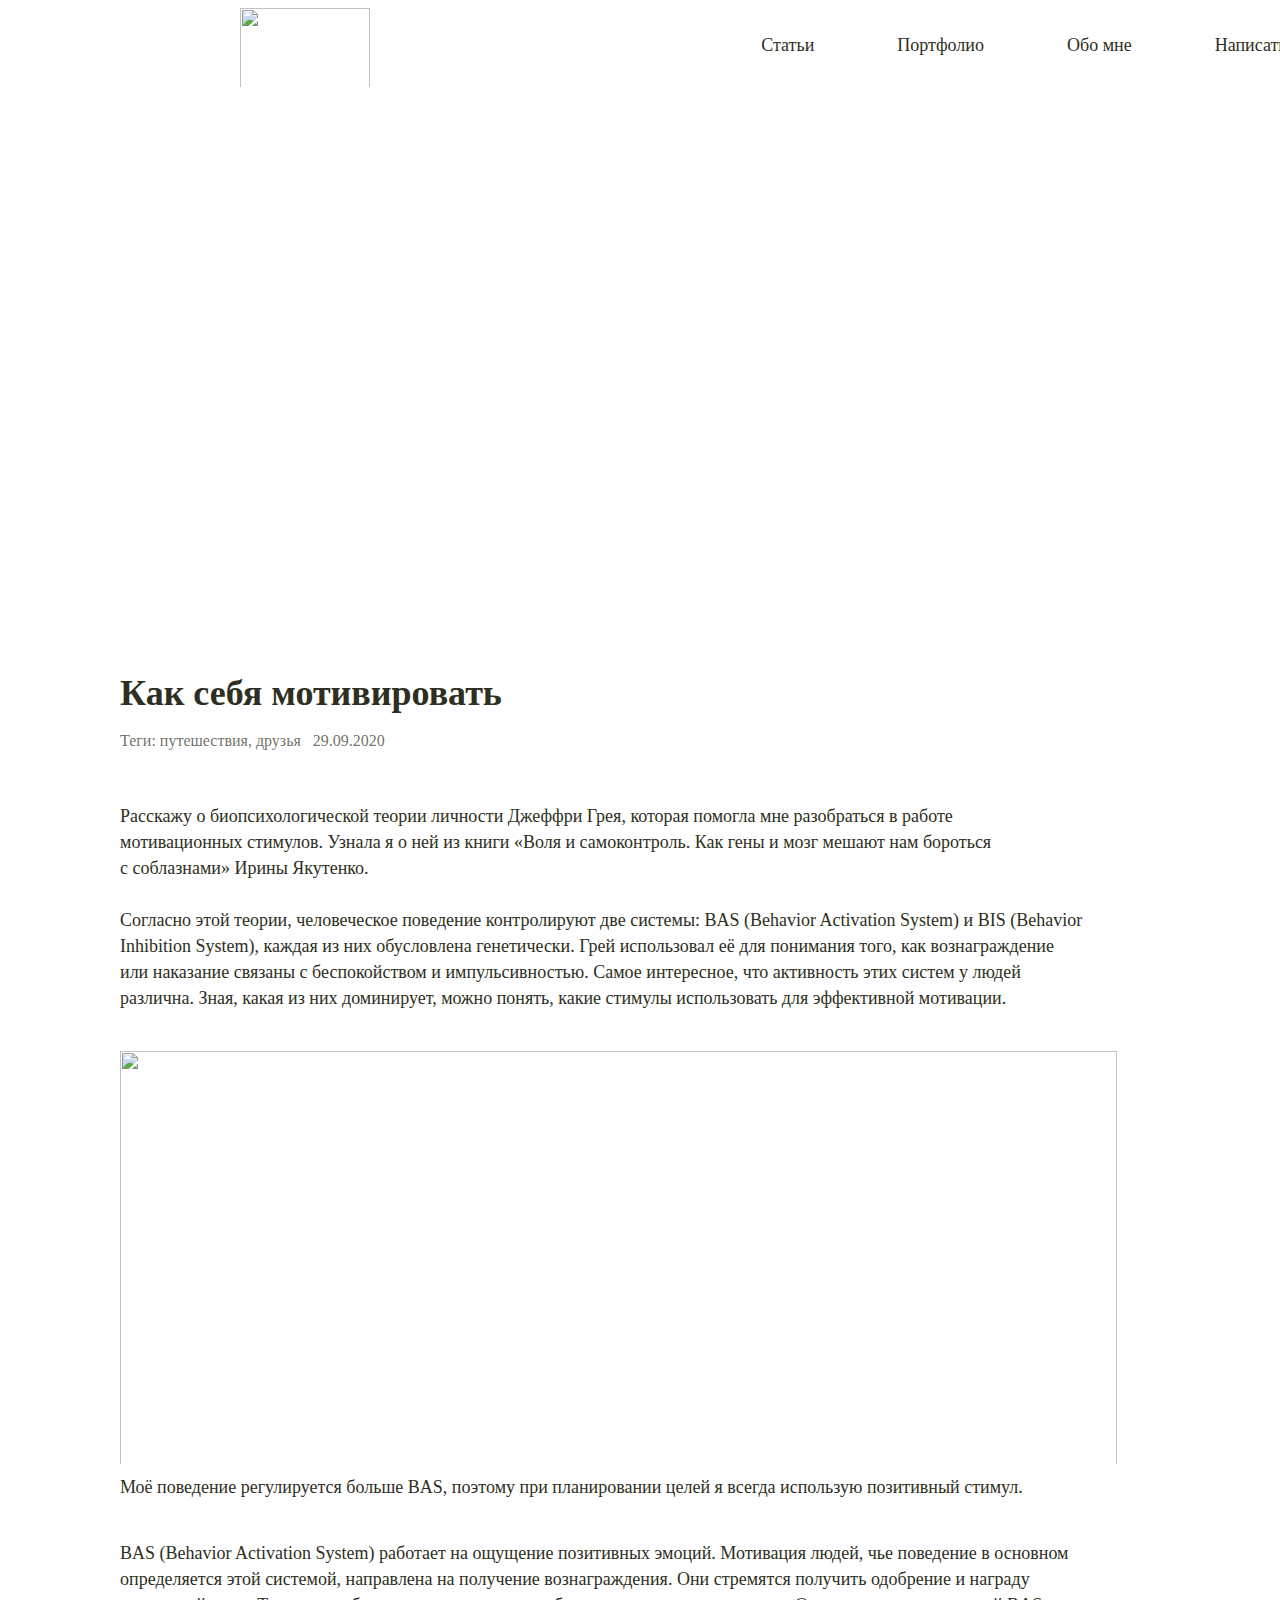
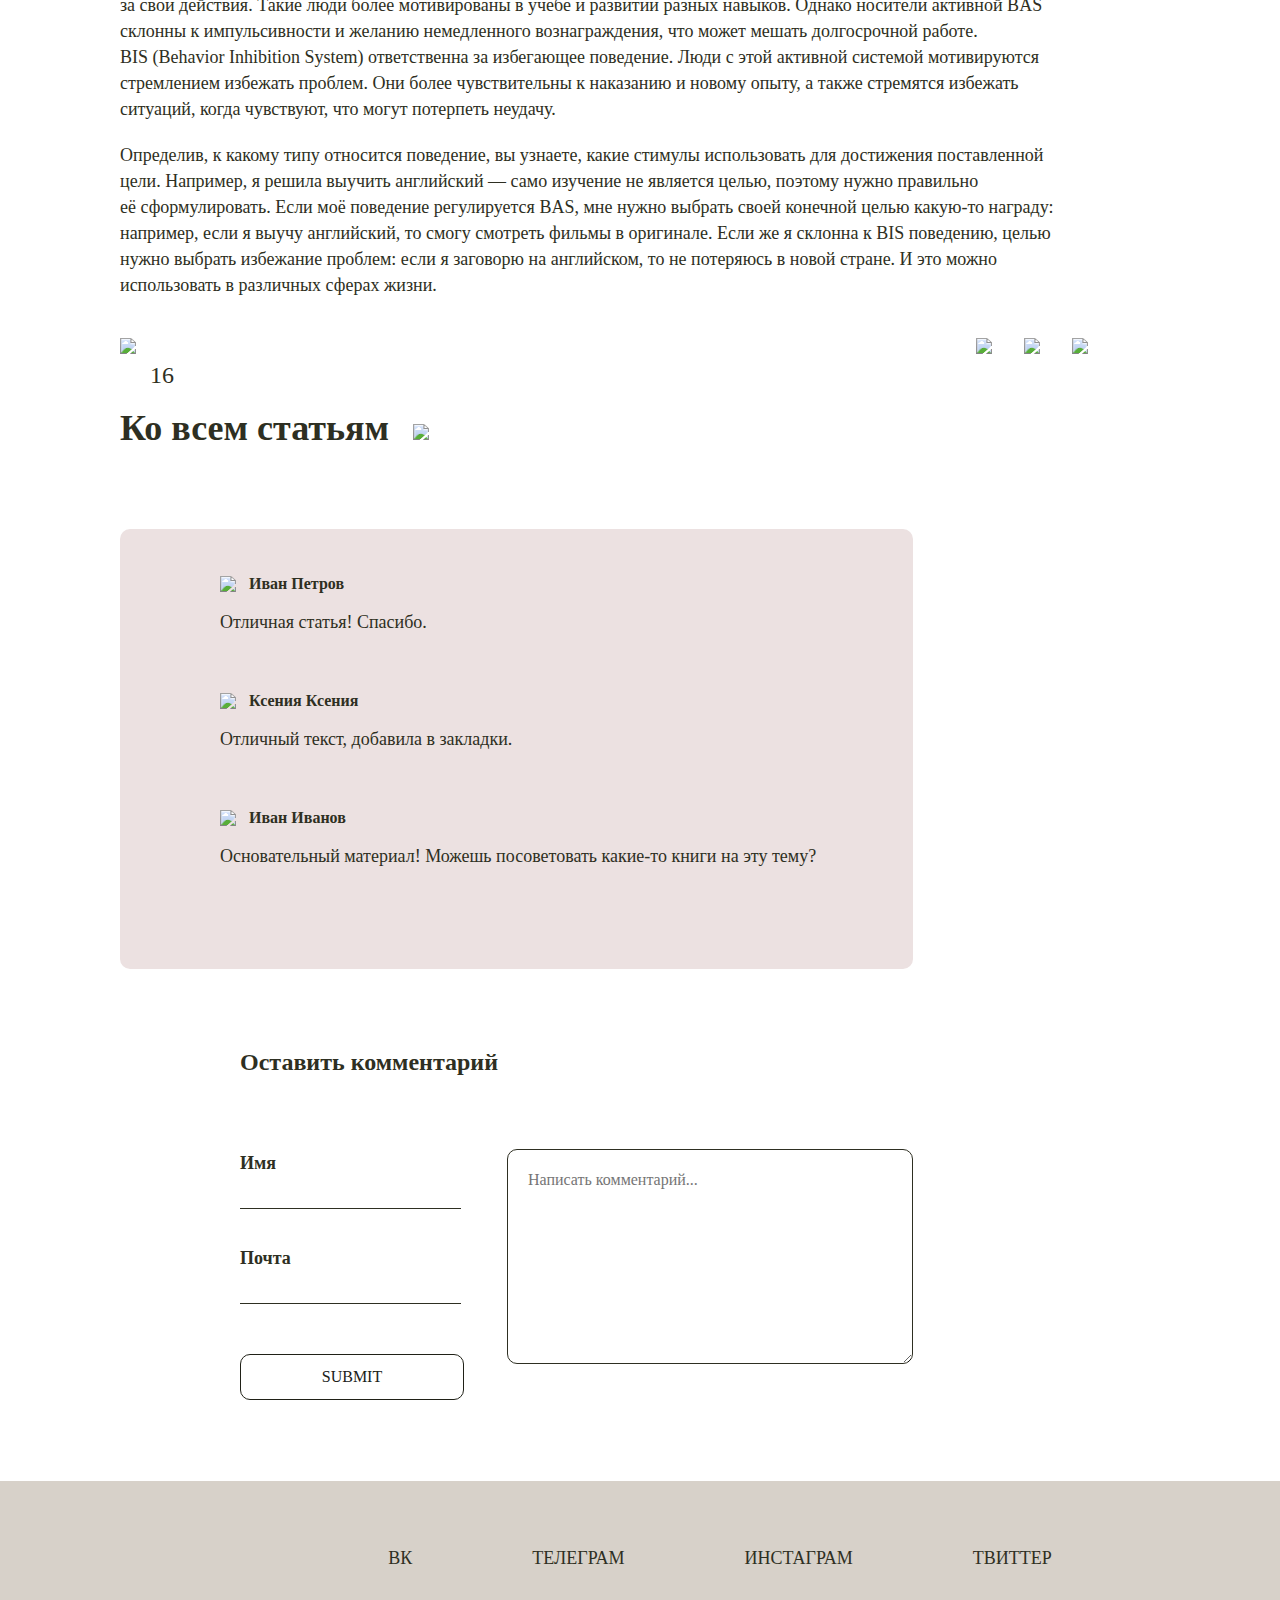
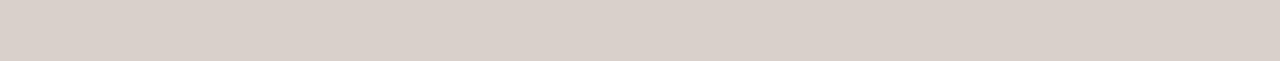
==== state.html @ bbbf3146 "upload data" ====
<!DOCTYPE HTML>
<html>
  <head>
    <meta charset="utf-8">
    <link rel="stylesheet" href="style.css">
    <title>Блог</title>
  </head>
  <body>
  	<div class="main-block-2">
  		<div class="logo">
  			<img class="logo" src="Img/logo.svg">
  		</div>
  		<div class="nav">
  			<ul class="up-nav">
  				<li><a href="#">Статьи</a></li>
  				<li><a href="#">Портфолио</a></li>
  				<li><a href="#">Обо мне</a></li>
  				<li><a href="#">Написать мне</a></li>
  			</ul>
  		</div>
  	</div>

  	<div class="state">
  	 	<div class="container">	
	  		<h2>Как себя мотивировать</h2>
	  		<cite class="travel">
	  			<span>Теги: путешествия, друзья</span>
	  			<span>29.09.2020</span>
	  		</cite>
	  		<p>
	  			Расскажу о биопсихологической теории личности Джеффри Грея, которая помогла мне разобраться в работе<br>
	  		 	мотивационных стимулов. Узнала я о ней из книги «Воля и самоконтроль. Как гены и мозг мешают нам бороться<br>
				 	с соблазнами» Ирины Якутенко.<br>
				 	<br>
				 	Согласно этой теории, человеческое поведение контролируют две системы: BAS (Behavior Activation System) и BIS (Behavior<br>
				 	Inhibition System), каждая из них обусловлена генетически. Грей использовал её для понимания того, как вознаграждение<br>
				 	или наказание связаны с беспокойством и импульсивностью. Самое интересное, что активность этих систем у людей<br>
				 	различна. Зная, какая из них доминирует, можно понять, какие стимулы использовать для эффективной мотивации.
				</p>
				<img class="image-state" src="Img/list-1-2.png">
				<p class="caption">Моё поведение регулируется больше BAS, поэтому при планировании целей я всегда использую позитивный стимул.</p>
				<p class="middle-p">
					BAS (Behavior Activation System) работает на ощущение позитивных эмоций. Мотивация людей, чье поведение в основном<br>
					определяется этой системой, направлена на получение вознаграждения. Они стремятся получить одобрение и награду<br>
					за свои действия. Такие люди более мотивированы в учебе и развитии разных навыков. Однако носители активной BAS<br>
					склонны к импульсивности и желанию немедленного вознаграждения, что может мешать долгосрочной работе.<br>
					BIS (Behavior Inhibition System) ответственна за избегающее поведение. Люди с этой активной системой мотивируются<br>
					стремлением избежать проблем. Они более чувствительны к наказанию и новому опыту, а также стремятся избежать<br>
					ситуаций, когда чувствуют, что могут потерпеть неудачу.
				</p>
				<p>
					Определив, к какому типу относится поведение, вы узнаете, какие стимулы использовать для достижения поставленной<br>
					цели. Например, я решила выучить английский — само изучение не является целью, поэтому нужно правильно<br>
					её сформулировать. Если моё поведение регулируется BAS, мне нужно выбрать своей конечной целью какую-то награду:<br>
					например, если я выучу английский, то смогу смотреть фильмы в оригинале. Если же я склонна к BIS поведению, целью<br>
					нужно выбрать избежание проблем: если я заговорю на английском, то не потеряюсь в новой стране. И это можно<br>
					использовать в различных сферах жизни.
				</p>
				<div class="icon">
					<div class="first-image">
						<img class="like"  src="Img/like 1.svg">
						<span class="likes">16</span>
					</div>
					<div class="second-image">
						<a href="#"><img src="Img/Vector.png"></a>
						<a href="#"><img src="Img/facebook (1) 1.png"></a>
						<a href="#"><img src="Img/vk 1.png"></a>
					</div>
				</div>
				<div class="all-states">
					<h2>Ко всем статьям</h2>
					<a href="index.html#states">
						<div class="arrow">
							<img src="Img/Arrow 1.png">
						<div>
					</a>		
				</div>
			</div>
  	</div>

  	<div class="comment">
  		<div class="chat">
  			<div class="chat-item">
  				<div class="avatar">
  					<img src="Img/Rectangle 24.png">
  					<span>Иван Петров</span>
  				</div>
  				<p>Отличная статья! Спасибо.</p>
  			</div>
  			<div class="chat-item">
  			  <div class="avatar">
  					<img src="Img/Rectangle 25.png">
  					<span>Ксения Ксения</span>
  				</div>
  				<p>Отличный текст, добавила в закладки.</p>	
  			</div>
  			<div class="chat-item">
  				<div class="avatar">
  					<img src="Img/Rectangle 26.png">
  					<span>Иван Иванов</span>
  				</div>
  				<p>Основательный материал! Можешь посоветовать какие-то книги на эту тему?</p>
  			</div>
  		</div>
  		<div class="comment-add">
  			<h2>Оставить комментарий</h2>
  			<div class="form-comment">
  				<form class="form-page2">
	  				<div class="left-items">
	  					<div class="item-name">
		  					<label for="name">Имя</label>
		  					<input type="text" name="name" id="name" minlength="10" maxlength="200" required autocomplete='off'>
	  					</div>
	  					<div class="item-email">
		  					<label for="name">Почта</label>
		  					<input type="email" name="email" id="email" minlength="10" maxlength="200" required>
	  					</div>
	  					<input class="submit" type="submit" disabled="true">
	  				</div>
	  				<div class="right-items">
	  					<textarea class="writeField" minlength="10" maxlength="200" placeholder="Написать комментарий..."></textarea>
	  				</div>
  				</form>
  			</div>
  		</div>
  	</div>
  </div>

  	<div class="footer">
  		<ul class="bottom-menu">
  			<li><a href="#">Вк</a></li>
  			<li><a href="#">Телеграм</a></li>
  			<li><a href="#">Инстаграм</a></li>
  			<li><a href="#">Твиттер</a></li>
  		</ul>
  <template id="mytemplate">
  	<div class="chat-item">
  			  <div class="avatar">
  					<img src="#">
  					<span></span>
  				</div>
  				<p></p>	
  			</div>
  </template>
  	<script src="blocked.js"></script>
  	<script src="like.js"></script>
  	<script src="template.js"></script>
  </body>
</html>
---- style.css ----
/* ????? box sizing */
*,
*::before,
*::after {
  box-sizing: border-box;
}

/* ????????? ???? */
ul[class],
ol[class] {
  padding: 0;
}

/* ???????????? */
body,
h1,
h2,
h3,
h4,
p,
ul[class],
ol[class],
li,
figure,
figcaption,
blockquote,
dl,
dd {
  margin: 0;
}

/* ????? ???????????-????? ?? body */
body {
  min-height: 100vh;
  scroll-behavior: smooth;
  text-rendering: optimizeSpeed;
  line-height: 1.5;
  width:1440px;
}

/* ???? ?????? ????? ?? ?? ul ?il, ????? ?? ????class*/
ul[class],
ol[class] {
  list-style: none;
}

/* ???? a, ????? ?????, ????? ? ????? ??? */
a:not([class]) {
  text-decoration-skip-ink: auto;
}

/* ???????? ???????? */
img {
  max-width: 100%;
  display: block;
}

/* ????? ???? ??????? ???? ???? ?article*/
article > * + * {
  margin-top: 1em;
}

/* ????????? ?? ???????? */
input,
button,
textarea,
select {
  font: inherit;
}

h2 {
	font-family: Spectral SC;
	font-style: normal;
	font-weight: bold;
	font-size: 36px;
	line-height: 55px;
	color: #2E2F22;
	padding-bottom: 50px;
}
h3 {
	font-family: Spectral SC;
	font-style: normal;
	font-weight: bold;
	font-size: 18px;
	line-height: 27px;
	color: #2E2F22;
}
.main-block {
	width:1440px;
	height:581px;
	margin:0 auto;
	background-image: url('Img/header.png');
	display:flex;
	justify-content:space-between;
}
.main-block-2 {
	width:1440px;
	height:581px;
	margin:0 auto;
	display:flex;
	justify-content:space-between;
	background-image: url('Img/list-1-1.png');
}

.logo {
	width:130px;
	height:82.5px;
	padding-top: 4px;
	margin-left: 120px;
}
.nav {
	margin-top: 33px;
	margin-right: 120px;
}
.up-nav {
	display:flex;
}
.up-nav li {
	justify-content:column;
	padding-right:83px;
}
.up-nav li:last-child {
	padding-right: 0px;
}
.up-nav a{
	text-decoration: none;
	font-family: Open Sans;
	font-style: normal;
	font-weight: normal;
	font-size: 18px;
	line-height: 25px;
	color: #2E2F22;

}


.states {
	width:1200px;
	margin:0 auto;
	display:flex;
	flex-direction:column;
	padding-top: 85px;
	padding-bottom: 85px;
}
.header {
	display:flex;
	flex-direction:row;
	justify-content: space-between;
	width:1200px;
}
.middle-states {
	width:1200px;
	display:flex;
	flex-direction:row;
	justify-content: space-between;
}
.middle-states img {
	width:386px;
	height:268px;
}
.middle-states p, .middle-states h3 {
	width:308px;
}
.middle-states h3 {
	padding-bottom: 8px;
}
.middle-states p {
	font-family: Open Sans;
	padding-bottom: 12px;
	font-style: normal;
	font-weight: normal;
	font-size: 16px;
	line-height: 26px;
	color: #2E2F22
}
.middle-states city {
	display: flex;
	flex-direction: row;
	justify-content: space-between;
}
.middle-states span {
	font-family: Open Sans;
	font-style: normal;
	font-weight: normal;
	font-size: 16px;
	line-height: 26px;
	color: rgba(46, 47, 34, 0.7);
}
.bottom-states {
	width:1200px;
	display:flex;
	flex-direction:row;
	justify-content: space-between;
	padding-top: 62px;
	padding-bottom: 116px;
}
.bottom-states .left {
	width:590px;
	height:552px;
	background: url(Img/block2-4.png) no-repeat;
	background-size: cover;
	border-radius:2%;
}
.bottom-states .right {
	width:590px;
	height:552px;
	background: url(Img/block2-5.png) no-repeat;
	background-size: cover;
	border-radius:2%;
}

.left blockquote {
	padding-top: 365px;
	padding-left: 82px;
	width:500px;
	display: flex;
	flex-direction: column;
}
.right blockquote {
	padding-top: 365px;
	padding-left: 82px;
	width:500px;
	display: flex;
	flex-direction: column;
}

.bottom-states h3 {
	padding-bottom: 8px;
	font-family: Spectral SC;
	font-style: normal;
	font-weight: bold;
	font-size: 20px;
	line-height: 30px;
	color: #FFFFFF;
}
.bottom-states p {
	padding-bottom: 12px;
	width:365px;
	font-family: Open Sans;
	font-style: normal;
	font-weight: normal;
	font-size: 18px;
	line-height: 28px;
	color: #FFFFFF;
}
.bottom-states span {
	font-family: Open Sans;
	font-style: normal;
	font-weight: normal;
	font-size: 16px;
	line-height: 26px;
	color: rgba(255, 255, 255, 0.7);
}
.bottom-states city {
	display: flex;
	flex-direction: row;
	justify-content: space-between;
}


.states select, .states option {
	width: 203px;
	height: 46px;
	padding-left: 25px;
	background: url("Img/Polygon 1.png") no-repeat 85% center,#D7D1C9;
	border-radius: 10px;
	font-family: Open Sans;
	font-style: normal;
	font-weight: normal;
	font-size: 16px;
	line-height: 22px;
	color: #2E2F22;
	-webkit-appearance: none;
	-moz-appearance: none;
	-ms-appearance: none;
	appearance: none;
	
}
.states a {
	text-decoration:none;
}

.about-me {
	width:1200px;
	margin:0 auto;
	display:flex;
	flex-direction: column;
	padding-bottom: 85px;
}
.about-me h2{
text-align: center;
}
.about-me .content {
	width:1200px;
	display: flex;
	flex-direction: row;
	justify-content: space-between;
}
.content img {
	width:590px;
	height:693px;
}
.content .info-me {
	width:570px;
	padding-top: 30px;
	font-family: "Open",sans-serif;
	display: flex;
	flex-direction: column;
	justify-content: space-between;
}
.content .info-me p {
	font-size: 16px;
	width:490px;
	padding-left: 20px;
}
.content .border {
	border-left: 3px solid #D7D1C9;
	height: 215px;
	display:flex;
	align-items: center;
}
.content .border .italic {
	padding-left: 20px;
	font-style: italic;
	font-size: 30px;
	color:#2E2F22;
	line-height: 40px;
}



.portfolio {
	width:1200px;
	margin: 0 auto;
	display: flex;
	flex-direction: column;
	padding-bottom: 85px;
}
.portfolio h2 {
	text-align:center;
}
.portfolio .items {
	display: flex;
	flex-direction: row;
	justify-content: space-between;
	padding-bottom: 116px;
}
.item {
	padding-top: 140px;
	width:387px;
	height: 525px;
	text-align:center;
}
.item-1 {
	background: url(Img/block4-1.png) no-repeat;
	background-size:cover;
}
.item-2 {
	background: url(Img/block4-2.png) no-repeat;
	background-size:cover;
}
.item-3 {
	background: url(Img/block4-3.png) no-repeat;
	background-size:cover;
}
.portfolio .item h3 {
	padding-bottom: 44px;
	font-family: Spectral SC;
	font-style: normal;
	font-weight: bold;
	font-size: 20px;
	line-height: 30px;
	color: #2E2F22;
}
.portfolio .item span {
	font-family: Spectral SC;
	font-style: normal;
	font-weight: bold;
	font-size: 18px;
	line-height: 28px;
	color: #2E2F22;
	
}
.portfolio .item p {
	padding-top: 17px;
	font-family: Open Sans;
	font-style: normal;
	font-weight: normal;
	font-size: 16px;
	line-height: 26px;
	color: #2E2F22;
}
.portfolio .item-2 h3, .portfolio .item-2 span, .portfolio .item-2 p {
	color:#fff;
}

.button {
	display: flex;
	flex-direction: row;
	justify-content: center;
	align-items: center;
	margin: 0 auto;
	border: 1px solid #202117;
	box-sizing: border-box;
	border-radius: 10px;
	background: none;
	width:224px;
	height: 46px;
}
.button a {
	text-decoration: none;
	font-family: Open Sans;
	font-style: normal;
	font-weight: normal;
	font-size: 18px;
	line-height: 25px;
	color: #2E2F22;
	text-transform: uppercase;
}
.writing-me {
	width: 1000px;
	margin: 0 auto;
	display: flex;
	flex-direction: column;
	padding-bottom: 81px;
}
.writing-me h2 {
	text-align:center;
}
.writing-me form {
	padding-top: 50px;
	padding-bottom: 50px;
	width:1000px;
	display: flex;
	flex-direction: row;
	flex-wrap: wrap;
	justify-content: space-between;
	padding-left: 81px;
	padding-right: 81px;
	background: url(Img/block5.png) no-repeat;
	background-size: cover;
	border-radius: 10px;
}
form input[type="text"], .form input[type="email"] {
	width:407px;
	height: 63px;
	background: rgba(255, 255, 255, 0.4);
	border: 1px solid #202117;
	box-sizing: border-box;
	border-radius: 10px;
}
form textarea {
	width:837px;
	height: 293px;
	background: rgba(255, 255, 255, 0.4);
	border: 1px solid #202117;
	box-sizing: border-box;
	border-radius: 10px;
}
form input[type="submit"] {
	width:224px;
	height: 46px;
	margin:0 auto;
	border: 1px solid #202117;
	box-sizing: border-box;
	border-radius: 10px;
	background: none;
	font-family: Open Sans;
	font-style: normal;
	font-weight: normal;
	font-size: 16px;
	line-height: 22px;
	color: #202117;
	text-transform: uppercase;
}
form label {
	padding-bottom: 12px;
	font-family: Spectral SC;
	font-style: normal;
	font-weight: bold;
	font-size: 18px;
	line-height: 28px;
	color:#2E2F22;
}
.form .name {
	padding-bottom: 20px;
	display: flex;
	flex-direction: column;
}
.form .email {
	display: flex;
	flex-direction: column;
}
.form .message {
	display: flex;
	flex-direction: column;
	padding-bottom: 20px;
}



.footer {
	width:1440px;
	padding-top: 65px;
	padding-bottom: 90px;
	background-color: #D7D1C9;
}


.bottom-menu{
	display:flex;
	flex-direction: row;
	justify-content: center;
	align-items: center;
}
.bottom-menu li {
	justify-content:column;
	padding-right:120px;
}
.bottom-menu li:last-child {
	padding-right: 0px;
}
.bottom-menu a{
	text-decoration: none;
	font-family: Open Sans;
	font-style: normal;
	font-weight: normal;
	font-size: 18px;
	line-height: 25px;
	color: #2E2F22;
	text-transform: uppercase;
}


.container {
	width:1000px;
	margin-left: 120px;
}
.state h2 {
	padding-top: 85px;
	padding-bottom: 8px;
}
.travel {
	display: flex;
	padding-bottom: 50px;
}
.travel span {
	padding-right: 12px;
	font-family: Open Sans;
	font-style: normal;
	font-weight: normal;
	font-size: 16px;
	color: rgba(46, 47, 34, 0.7);
}
.state p {
	font-family: Open Sans;
	font-style: normal;
	font-weight: normal;
	font-size: 18px;
	line-height: 26px;
	color: #2E2F22;
}
.image-state {
	padding-top: 40px;
	padding-bottom: 10px;
	width:997px;
	height: 463px;
}
.caption {
	padding-bottom: 40px;
	font-family: Open Sans;
	font-style: normal;
	font-weight: normal;
	font-size: 14px;
	line-height: 26px;
	color: #2E2F22;
}
.middle-p {
	padding-bottom: 20px;
}

.icon {
	padding-top: 40px;
	display: flex;
	flex-direction: row;
	justify-content: space-between;
}
.first-image {
	display: flex;
	flex-direction: row;
}
.first-image .like {
	cursor: pointer;
}
.second-image {
	display: flex;
	flex-direction: row;
}
.second-image img {
	padding-right: 32px;
}
.second-image a {
	display: block;
	width:100%;
	padding: 0;
	margin: 0;
}
.first-image span {
	padding-top: 24px;
	padding-left: 14px;
	width: 28px;
	height: 26px;
	font-family: Open Sans;
	font-style: normal;
	font-weight: normal;
	font-size: 24px;
	line-height: 26px;
	color: #2E2F22;
}
.all-states {
	display: flex;
	flex-direction: row;
	padding-bottom: 65px;
}
.all-states h2 {
	padding-top:37px;
}
.arrow {
	padding-top: 60px;
	padding-left: 24px;
}
.comment {
	width:793px;
	padding-bottom: 81px;
}
.chat {
	padding-top: 44px;
	padding-bottom: 50px;
	background: #ECE1E1;
	border-radius: 10px;
}
.avatar {
	display: flex;
	flex-direction: row;
	align-items: center;
	padding-bottom: 14px;
}
.avatar img {
	padding-right: 13px;
}
.avatar span {
	font-family: Open Sans;
	font-style: normal;
	font-weight: bold;
	font-size: 16px;
	line-height: 22px;
	color: #2E2F22;
}
.chat-item {
	padding-left: 100px;
	padding-bottom: 55px;
}
.chat-item:last-child {
	padding-bottom: 50px;
}
.comment-add {
	padding-top: 77px;
	padding-left: 120px;
}
.comment-add h2{
	font-family: Open Sans;
	font-style: normal;
	font-weight: bold;
	font-size: 24px;
	line-height: 33px;
	color: #2E2F22;
	padding: 0;
	padding-bottom: 70px;
	margin: 0;
}
.left-items {
	display: flex;
	flex-direction: column;
}

.left-items input[type="text"],
.left-items input[type="email"]
 {
	width:221px;
	height: 20px;
	border-radius:0px;
	border:none;
	border-bottom: 1px solid #2E2F22;
}
.left-items input[type="label"] {
	padding: 0;
	font-family: Open Sans;
	font-style: normal;
	font-weight: normal;
	font-size: 16px;
	line-height: 22px;
	color: #2E2F22;
}
.left-items input[type="submit"] {
	margin: 0;
}
.item-name {
	display: flex;
	flex-direction: column;
	padding-bottom: 35px;
}
.item-email {
	display: flex;
	flex-direction: column;
	padding-bottom: 50px;
}
.form-page2 textarea {
	padding-top:18px;
	padding-left: 20px; 
	width: 406px;
	height: 215px;
	border: 1px solid #2E2F22;
	box-sizing: border-box;
	border-radius: 10px;
}
.form-page2 {
	display: flex;
	flex-direction: row;
	justify-content: space-between;
}
.added {
	animation-duration: 2s;
  animation-name: rotate;
  animation-fill-mode: forwards;
}
@keyframes rotate {
	from {
		transform:rotate(0deg);
	}
	to {
		transform: rotate(180deg);
	}
}
.not-added {
	animation-duration: 2s;
  animation-name: rerotate;
  animation-fill-mode: forwards;
}
@keyframes rerotate {
	from {
		transform:rotate(180deg);
	}
	to {
		transform: rotate(0deg);
	}
}

.hidden {
	display:none;
}
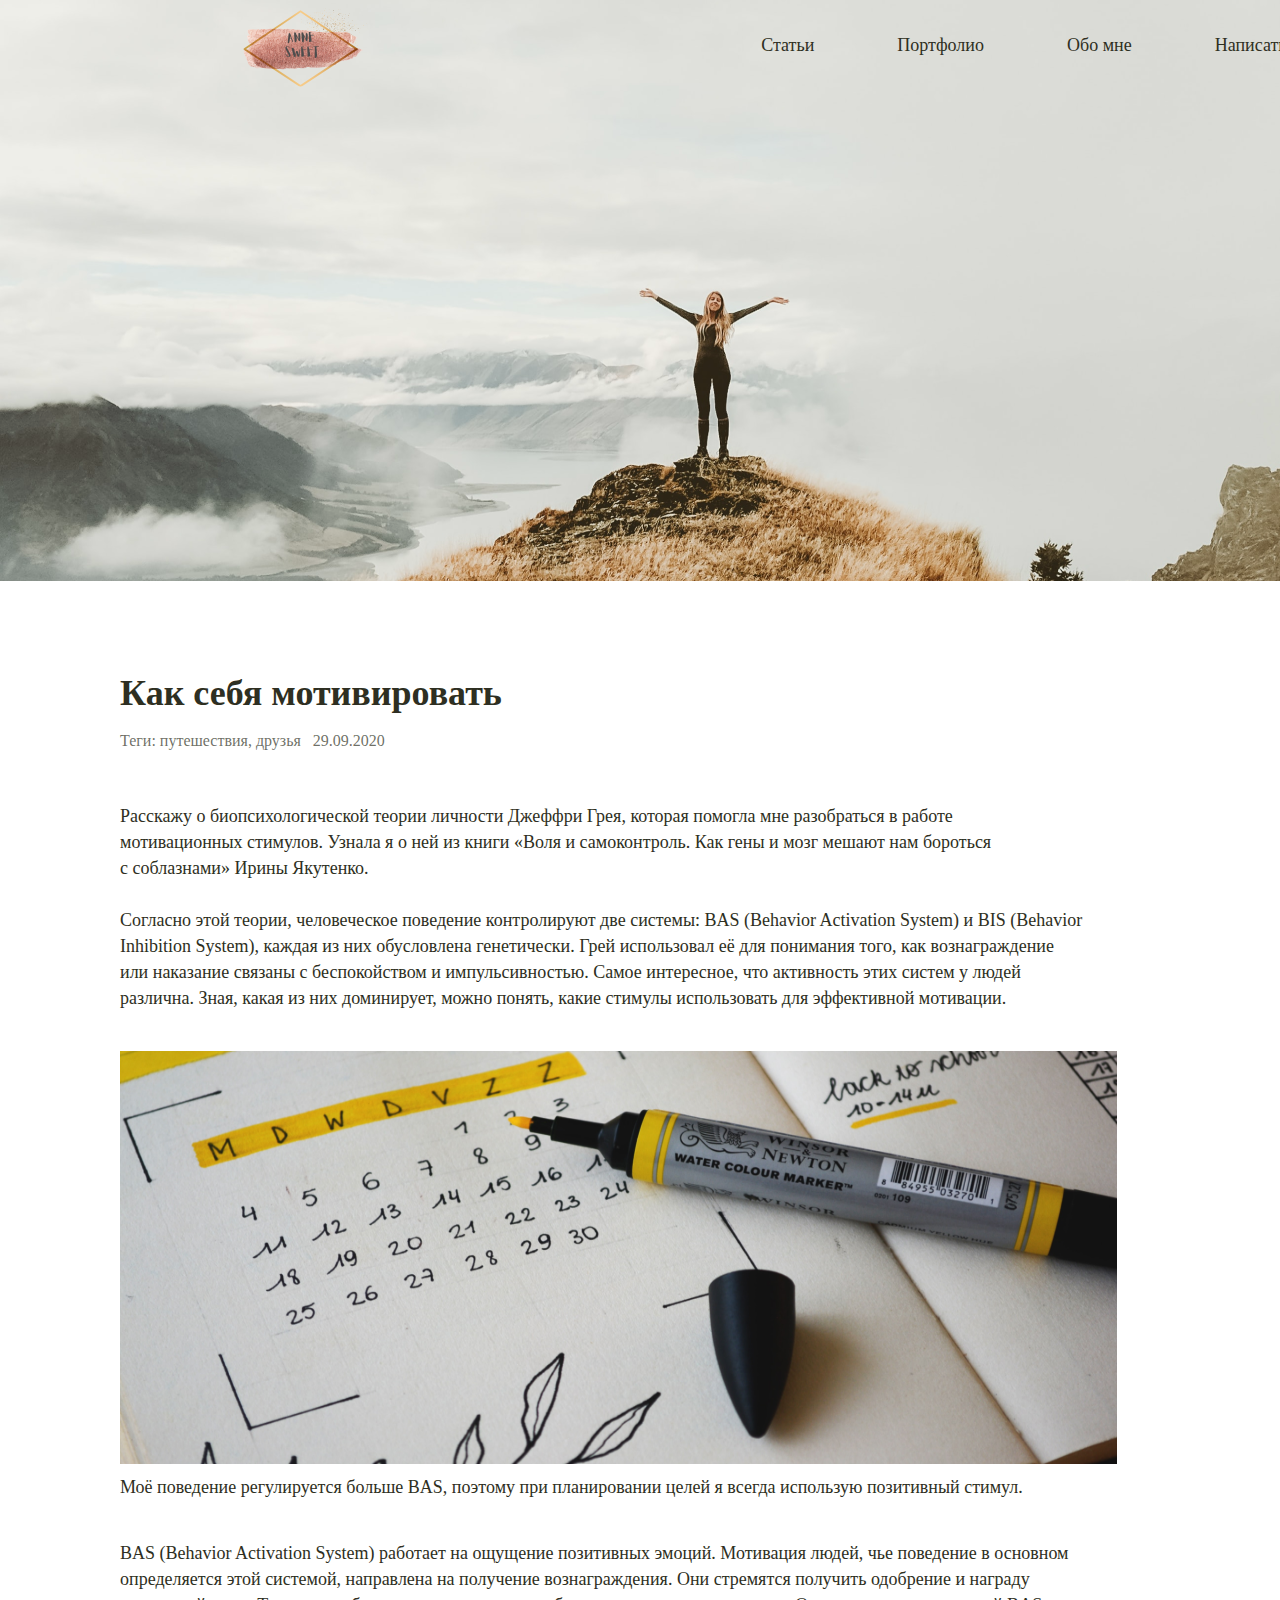
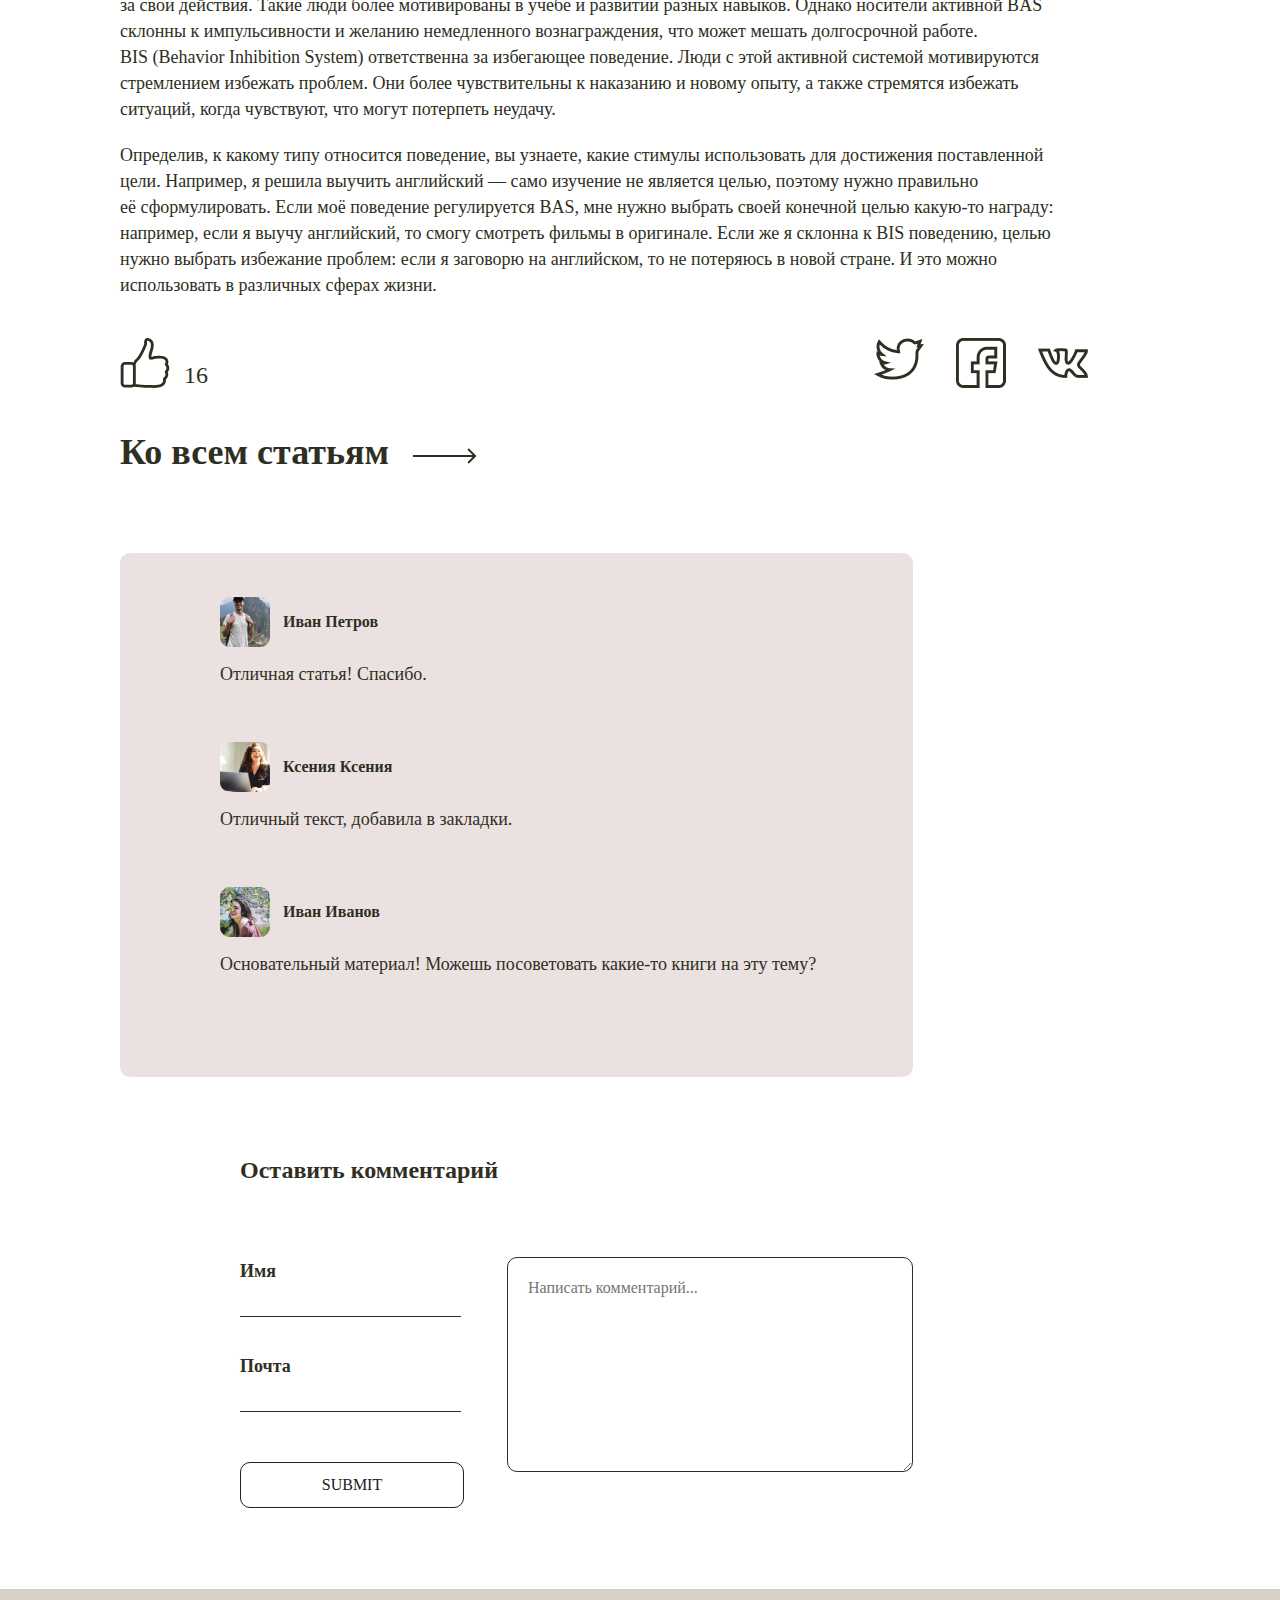
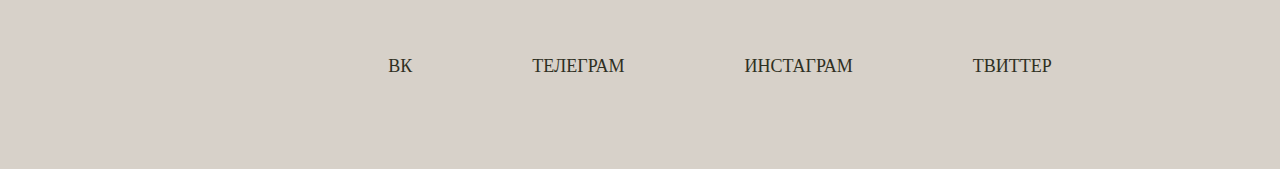
==== commit 51d3a214: "reload" ====
--- a/state.html
+++ b/state.html
@@ -12,10 +12,10 @@
   		</div>
   		<div class="nav">
   			<ul class="up-nav">
-  				<li><a href="#">Статьи</a></li>
-  				<li><a href="#">Портфолио</a></li>
-  				<li><a href="#">Обо мне</a></li>
-  				<li><a href="#">Написать мне</a></li>
+					<li><a href="index.html#states">Статьи</a></li>
+  				<li><a href="index.html#portfolio">Портфолио</a></li>
+  				<li><a href="index.html#about-me">Обо мне</a></li>
+  				<li><a href="index.html#writing-me">Написать мне</a></li>
   			</ul>
   		</div>
   	</div>
